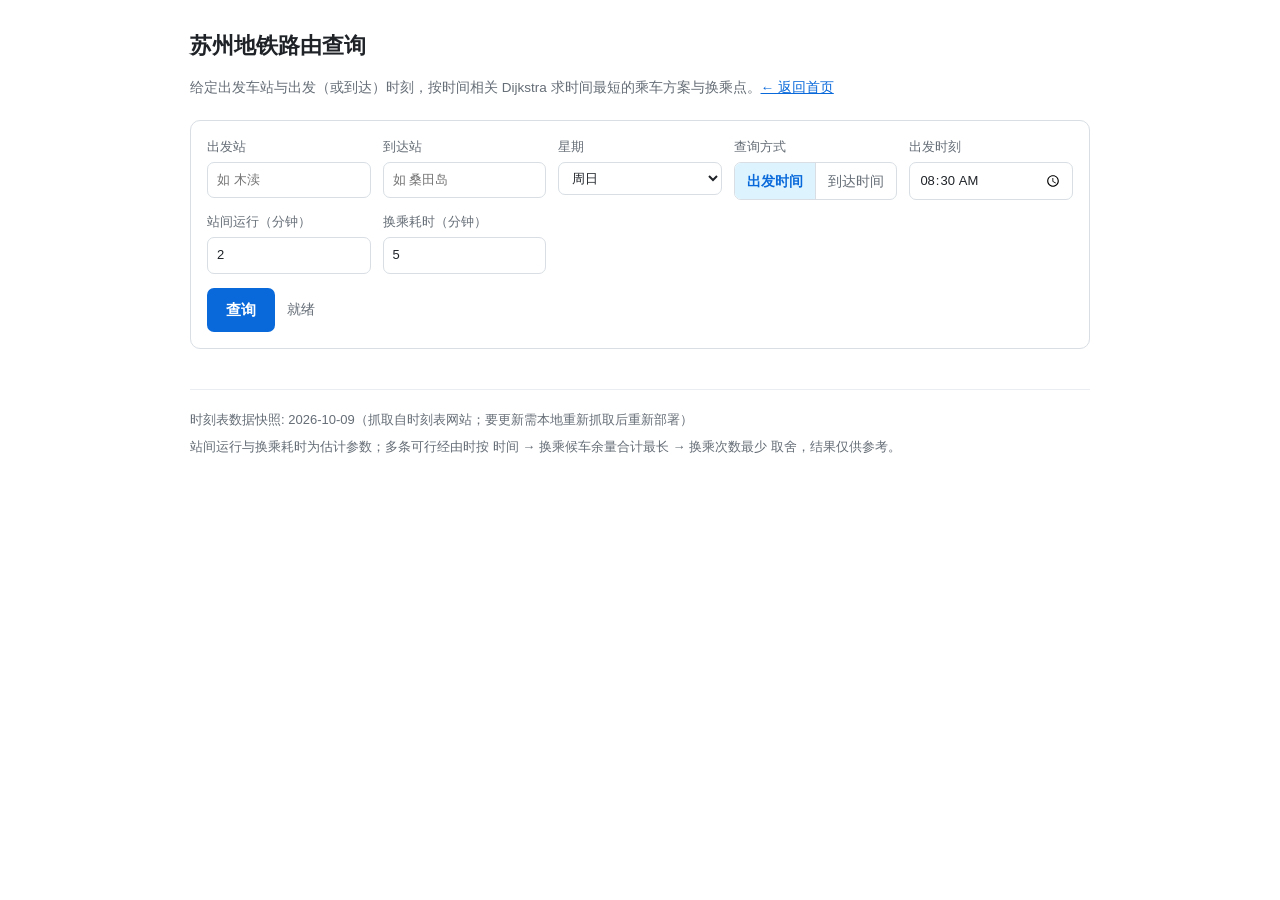
==== metro/index.html @ ad36bd71 "铁路小工具：苏州地铁路由与全国铁路中转换乘的纯静态网页版 由两个 Java 程序移植为浏览器端 JS，数据在构建时烤进站点： - metro/ 苏州地铁路由查询（时间相关 Dijkstra，逐站时刻表" ====
<!DOCTYPE html>
<html lang="zh-CN">
<head>
<meta charset="utf-8">
<meta name="viewport" content="width=device-width, initial-scale=1">
<title>苏州地铁路由查询</title>
<link rel="stylesheet" href="../style.css">
</head>
<body>
<header class="wrap">
  <h1>苏州地铁路由查询</h1>
  <p class="sub">给定出发车站与出发（或到达）时刻，按时间相关 Dijkstra 求时间最短的乘车方案与换乘点。<a href="../">← 返回首页</a></p>
</header>

<main>
  <form class="card" id="form">
    <div class="grid">
      <label class="field">出发站
        <div class="suggest"><input id="from" type="text" autocomplete="off" placeholder="如 木渎" required><ul hidden></ul></div>
      </label>
      <label class="field">到达站
        <div class="suggest"><input id="to" type="text" autocomplete="off" placeholder="如 桑田岛" required><ul hidden></ul></div>
      </label>
      <label class="field">星期
        <select id="weekday">
          <option value="1">周一</option><option value="2">周二</option><option value="3">周三</option>
          <option value="4">周四</option><option value="5">周五</option><option value="6">周六</option>
          <option value="7">周日</option>
        </select>
      </label>
      <label class="field">查询方式
        <div class="seg">
          <label><input type="radio" name="mode" value="depart" checked><span>出发时间</span></label>
          <label><input type="radio" name="mode" value="arrive"><span>到达时间</span></label>
        </div>
      </label>
      <label class="field"><span id="timeLabel">出发时刻</span>
        <input id="time" type="time" value="08:30" required>
      </label>
      <label class="field">站间运行（分钟）
        <input id="runMin" type="number" value="2" min="0.5" max="30" step="0.5">
      </label>
      <label class="field">换乘耗时（分钟）
        <input id="transferMin" type="number" value="5" min="0" max="60" step="1">
      </label>
    </div>
    <div class="actions">
      <button type="submit" id="go">查询</button>
      <span class="status" id="status"></span>
    </div>
  </form>

  <section class="card soft" id="result" hidden>
    <div class="summary" id="summary"></div>
    <div id="timeline"></div>
    <details id="details">
      <summary>文本输出（与命令行版一致）</summary>
      <pre class="text" id="textOut"></pre>
    </details>
  </section>
</main>

<footer class="wrap">
  <p id="dataNote">数据加载中…</p>
  <p>站间运行与换乘耗时为估计参数；多条可行经由时按 时间 → 换乘候车余量合计最长 → 换乘次数最少 取舍，结果仅供参考。</p>
</footer>

<script type="module" src="app.js"></script>
</body>
</html>
---- style.css ----
:root {
  --fg: #1f2328;
  --muted: #656d76;
  --line: #d8dee4;
  --line-soft: #eaeef2;
  --accent: #0969da;
  --accent-soft: #ddf4ff;
  --bg: #ffffff;
  --bg-soft: #f6f8fa;
  --warn: #9a6700;
  --err: #cf222e;
}

* { box-sizing: border-box; }

body {
  margin: 0;
  padding: 0 16px 64px;
  background: var(--bg);
  color: var(--fg);
  font: 15px/1.6 -apple-system, BlinkMacSystemFont, "Segoe UI", "Microsoft YaHei", "PingFang SC", sans-serif;
}

main, header.wrap, footer.wrap { max-width: 900px; margin: 0 auto; }

header.wrap { padding: 28px 0 8px; }
h1 { font-size: 22px; margin: 0 0 6px; }
h2 { font-size: 17px; margin: 28px 0 10px; }
a { color: var(--accent); }
.sub { color: var(--muted); font-size: 13.5px; }
.sub a { color: var(--accent); }

.card {
  border: 1px solid var(--line);
  border-radius: 10px;
  padding: 16px;
  background: var(--bg);
}
.card + .card { margin-top: 16px; }
.card.soft { background: var(--bg-soft); }

.grid { display: grid; gap: 12px; grid-template-columns: repeat(auto-fit, minmax(150px, 1fr)); }
.grid.tight { gap: 10px; }

label.field { display: flex; flex-direction: column; gap: 4px; font-size: 13px; color: var(--muted); }
label.field.wide { grid-column: 1 / -1; }

input[type="text"], input[type="time"], input[type="date"], input[type="number"], select {
  font: inherit;
  color: var(--fg);
  padding: 7px 9px;
  border: 1px solid var(--line);
  border-radius: 7px;
  background: var(--bg);
  min-width: 0;
}
input:focus, select:focus { outline: 2px solid var(--accent-soft); border-color: var(--accent); }

.seg { display: inline-flex; border: 1px solid var(--line); border-radius: 7px; overflow: hidden; }
.seg label { padding: 7px 12px; font-size: 14px; cursor: pointer; color: var(--muted); }
.seg label + label { border-left: 1px solid var(--line); }
.seg input { position: absolute; opacity: 0; pointer-events: none; }
.seg input:checked + span { color: var(--accent); font-weight: 600; }
.seg label:has(input:checked) { background: var(--accent-soft); }

.check { display: inline-flex; align-items: center; gap: 6px; font-size: 14px; }

button {
  font: inherit;
  font-weight: 600;
  color: #fff;
  background: var(--accent);
  border: 1px solid transparent;
  border-radius: 7px;
  padding: 9px 18px;
  cursor: pointer;
}
button:disabled { opacity: .55; cursor: default; }
button.ghost { color: var(--fg); background: var(--bg); border-color: var(--line); font-weight: 500; }

.actions { display: flex; align-items: center; gap: 12px; margin-top: 14px; flex-wrap: wrap; }

.status { font-size: 13.5px; color: var(--muted); }
.status.err { color: var(--err); }
.status.warn { color: var(--warn); }

.summary { font-size: 15px; font-weight: 600; margin-bottom: 4px; }
.summary em { font-style: normal; color: var(--accent); }

.leg { border-top: 1px solid var(--line-soft); padding: 12px 0; }
.leg:first-child { border-top: 0; }
.leg-head { display: flex; align-items: baseline; gap: 8px; flex-wrap: wrap; }
.leg-no { color: var(--muted); font-size: 13px; min-width: 1.4em; }
.badge {
  background: var(--accent-soft);
  color: var(--accent);
  border-radius: 5px;
  padding: 1px 7px;
  font-size: 13px;
  font-weight: 600;
}
.stops { margin: 6px 0 0 1.6em; color: var(--fg); font-size: 14px; line-height: 1.9; word-break: break-word; }
.stops .t { color: var(--muted); font-variant-numeric: tabular-nums; margin-left: 4px; }
.xfer { margin: 8px 0 0; padding: 7px 10px; background: var(--bg-soft); border-left: 3px solid var(--accent); border-radius: 0 7px 7px 0; font-size: 14px; }

table.data { width: 100%; border-collapse: collapse; font-size: 14px; }
table.data th, table.data td { padding: 7px 8px; border-bottom: 1px solid var(--line-soft); text-align: left; white-space: nowrap; }
table.data th { color: var(--muted); font-weight: 600; font-size: 13px; }
table.data td.num, table.data th.num { text-align: right; font-variant-numeric: tabular-nums; }
table.data tr.walk td { color: var(--warn); }
.scroll { overflow-x: auto; }

pre.text {
  background: var(--bg-soft);
  border: 1px solid var(--line-soft);
  border-radius: 8px;
  padding: 12px;
  overflow-x: auto;
  font: 12.5px/1.5 Consolas, "Cascadia Mono", monospace;
  white-space: pre;
}
details { margin-top: 14px; }
summary { cursor: pointer; color: var(--muted); font-size: 13.5px; }

.suggest { position: relative; }
.suggest input { width: 100%; }
.suggest ul {
  position: absolute; z-index: 10; top: 100%; left: 0; right: 0;
  margin: 2px 0 0; padding: 4px; list-style: none;
  background: var(--bg); border: 1px solid var(--line); border-radius: 7px;
  max-height: 260px; overflow-y: auto; box-shadow: 0 6px 18px rgba(31, 35, 40, .12);
}
.suggest li { padding: 6px 8px; border-radius: 5px; cursor: pointer; font-size: 14px; }
.suggest li:hover, .suggest li.active { background: var(--accent-soft); }
.suggest li:empty { display: none; }

.log { font: 12.5px/1.6 Consolas, "Cascadia Mono", monospace; color: var(--muted); white-space: pre-wrap; }

footer.wrap { margin-top: 40px; color: var(--muted); font-size: 13px; border-top: 1px solid var(--line-soft); padding-top: 14px; }
footer.wrap p { margin: 6px 0; }
.projects { display: grid; gap: 16px; grid-template-columns: repeat(auto-fit, minmax(280px, 1fr)); margin-top: 16px; }
.projects a.card { display: block; text-decoration: none; color: inherit; }
.projects a.card:hover { border-color: var(--accent); }
.projects .card h3 { margin: 0 0 6px; font-size: 16px; color: var(--accent); }
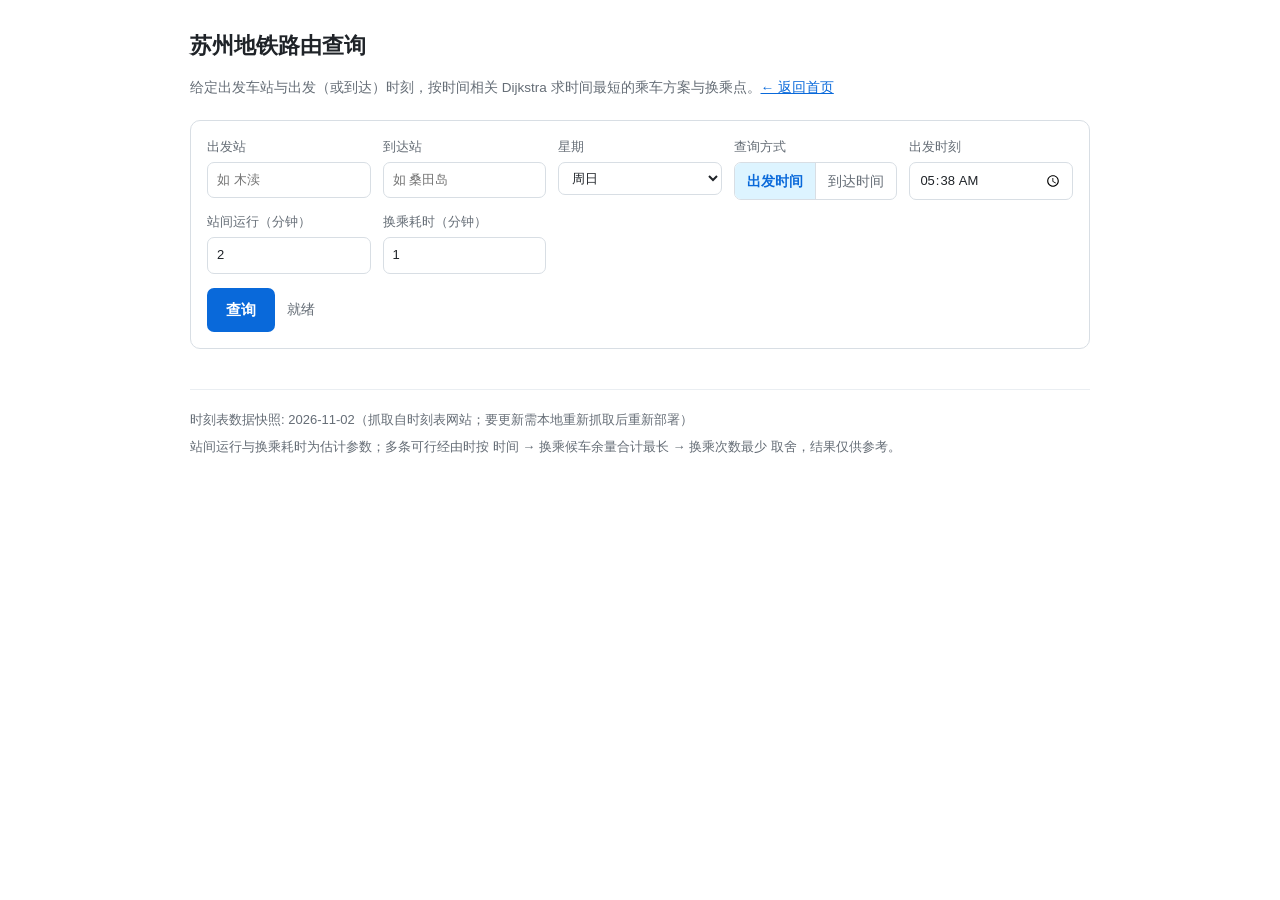
==== commit 5f892200: "地铁：列出全部并列最快方案，默认时间取当前时刻、换乘耗时改 1 分钟 - engine.js 新增 routeDepartAll / routeArriveAll：先求各状态最优代价，   再在紧边子" ====
--- a/metro/index.html
+++ b/metro/index.html
@@ -35,13 +35,13 @@
         </div>
       </label>
       <label class="field"><span id="timeLabel">出发时刻</span>
-        <input id="time" type="time" value="08:30" required>
+        <input id="time" type="time" required>
       </label>
       <label class="field">站间运行（分钟）
         <input id="runMin" type="number" value="2" min="0.5" max="30" step="0.5">
       </label>
       <label class="field">换乘耗时（分钟）
-        <input id="transferMin" type="number" value="5" min="0" max="60" step="1">
+        <input id="transferMin" type="number" value="1" min="0" max="60" step="1">
       </label>
     </div>
     <div class="actions">
--- a/style.css
+++ b/style.css
@@ -103,6 +103,16 @@
 .stops .t { color: var(--muted); font-variant-numeric: tabular-nums; margin-left: 4px; }
 .xfer { margin: 8px 0 0; padding: 7px 10px; background: var(--bg-soft); border-left: 3px solid var(--accent); border-radius: 0 7px 7px 0; font-size: 14px; }
 
+.plan-title {
+  margin: 18px 0 8px;
+  padding-bottom: 6px;
+  border-bottom: 1px solid var(--line);
+  font-size: 14px;
+  font-weight: 600;
+  color: var(--accent);
+}
+.plan-title:first-child { margin-top: 4px; }
+
 table.data { width: 100%; border-collapse: collapse; font-size: 14px; }
 table.data th, table.data td { padding: 7px 8px; border-bottom: 1px solid var(--line-soft); text-align: left; white-space: nowrap; }
 table.data th { color: var(--muted); font-weight: 600; font-size: 13px; }
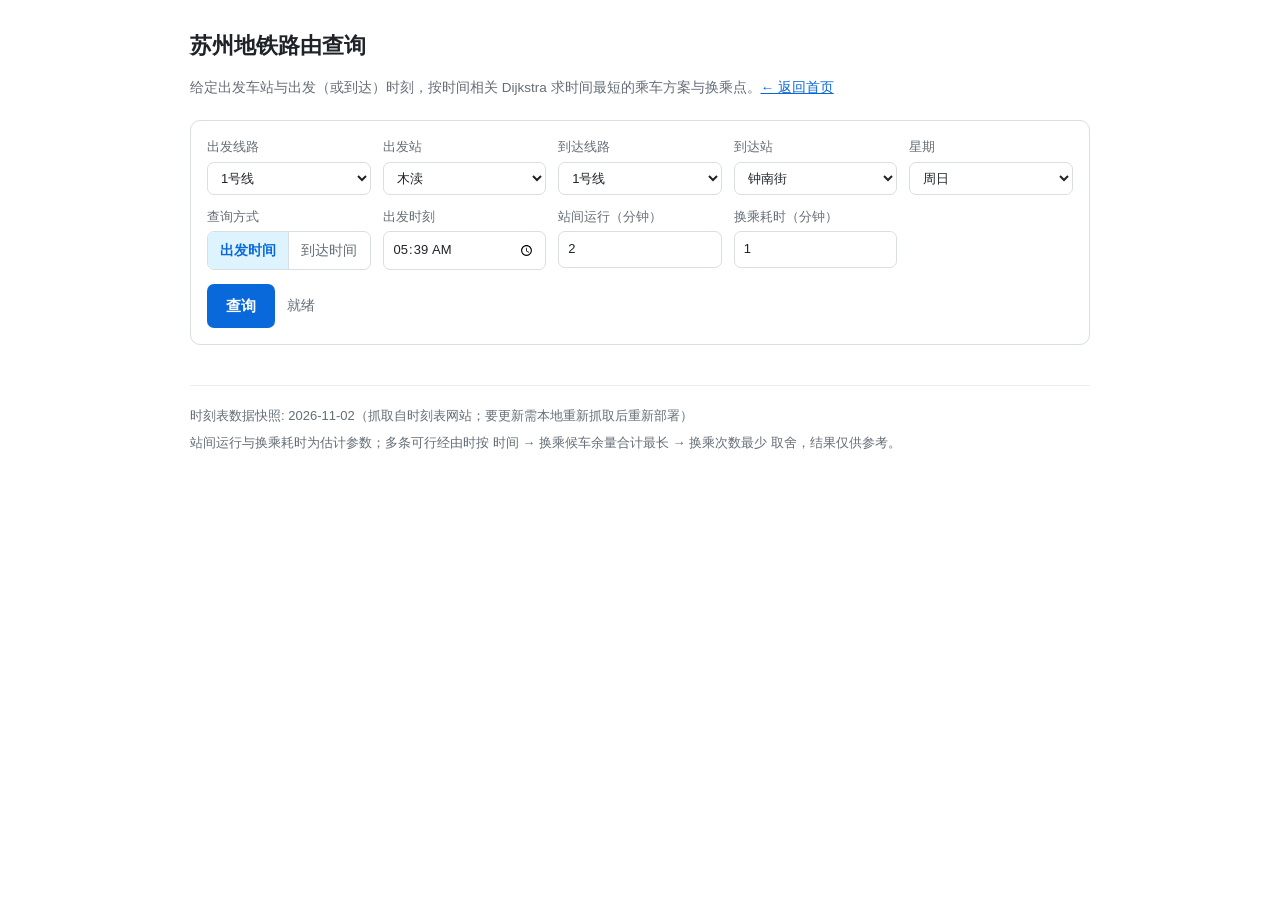
==== commit 25f2a989: "地铁：车站改为「线路 + 车站」两个联动下拉 - 按 8 条走廊（3/11 号线贯通合并）分组列出车站，换乘站在所属各线路下分别出现 - 切换线路时若新线路也有当前站则保留，否则回到该线首站（出发）/" ====
--- a/metro/index.html
+++ b/metro/index.html
@@ -15,11 +15,17 @@
 <main>
   <form class="card" id="form">
     <div class="grid">
+      <label class="field">出发线路
+        <select id="fromLine"></select>
+      </label>
       <label class="field">出发站
-        <div class="suggest"><input id="from" type="text" autocomplete="off" placeholder="如 木渎" required><ul hidden></ul></div>
+        <select id="from" required></select>
+      </label>
+      <label class="field">到达线路
+        <select id="toLine"></select>
       </label>
       <label class="field">到达站
-        <div class="suggest"><input id="to" type="text" autocomplete="off" placeholder="如 桑田岛" required><ul hidden></ul></div>
+        <select id="to" required></select>
       </label>
       <label class="field">星期
         <select id="weekday">
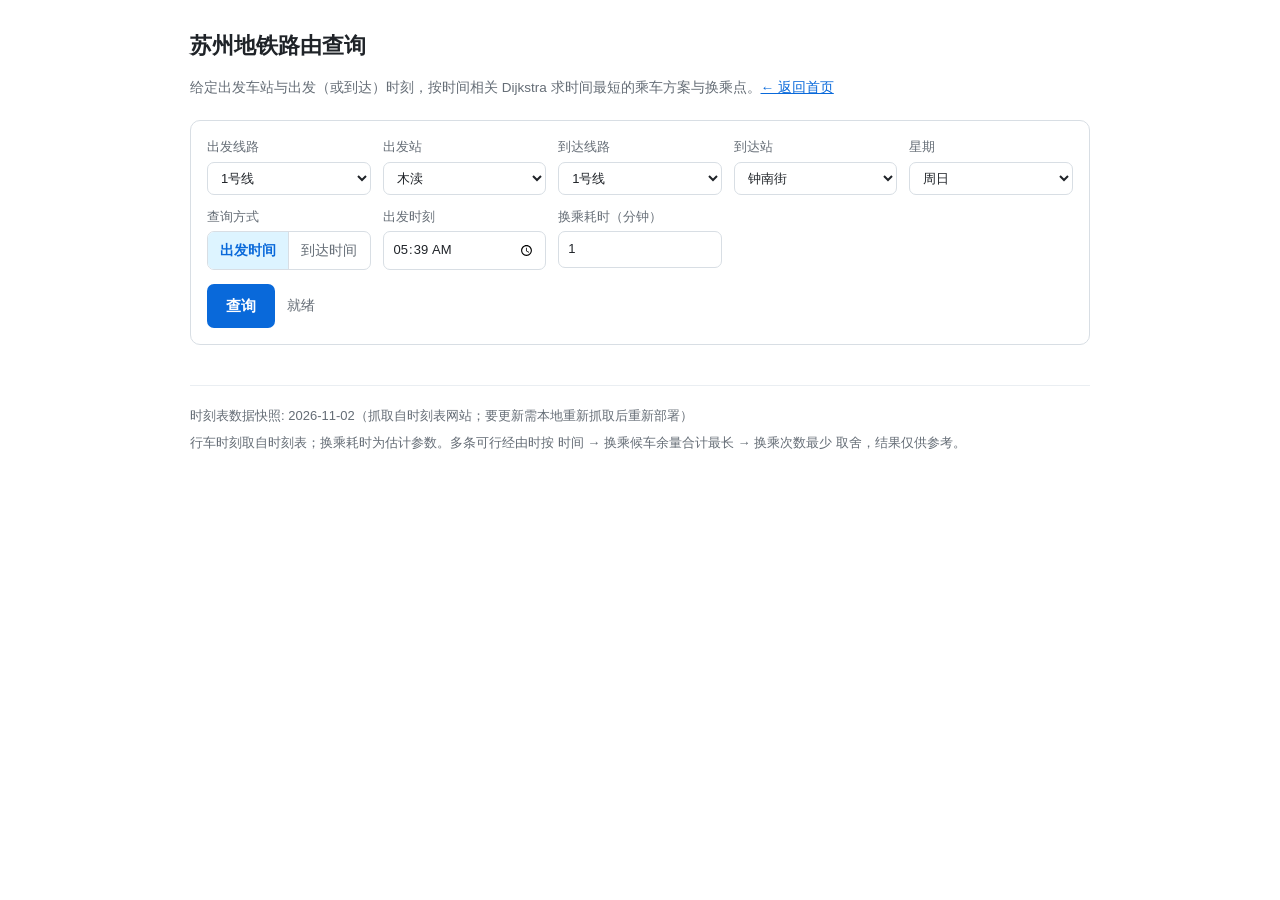
==== commit 97303a28: "修复苏州地铁路由查询：改用重建的列车运行图 原 pairMatrix 直接采信官网站对时间，但该接口返回的是全网最短时间 （按换乘 +5 分钟计算），并非同线运行时长，导致远距离站对偏短且沿 线不单调" ====
--- a/metro/index.html
+++ b/metro/index.html
@@ -43,9 +43,6 @@
       <label class="field"><span id="timeLabel">出发时刻</span>
         <input id="time" type="time" required>
       </label>
-      <label class="field">站间运行（分钟）
-        <input id="runMin" type="number" value="2" min="0.5" max="30" step="0.5">
-      </label>
       <label class="field">换乘耗时（分钟）
         <input id="transferMin" type="number" value="1" min="0" max="60" step="1">
       </label>
@@ -68,7 +65,7 @@
 
 <footer class="wrap">
   <p id="dataNote">数据加载中…</p>
-  <p>站间运行与换乘耗时为估计参数；多条可行经由时按 时间 → 换乘候车余量合计最长 → 换乘次数最少 取舍，结果仅供参考。</p>
+  <p>行车时刻取自时刻表；换乘耗时为估计参数。多条可行经由时按 时间 → 换乘候车余量合计最长 → 换乘次数最少 取舍，结果仅供参考。</p>
 </footer>
 
 <script type="module" src="app.js"></script>
